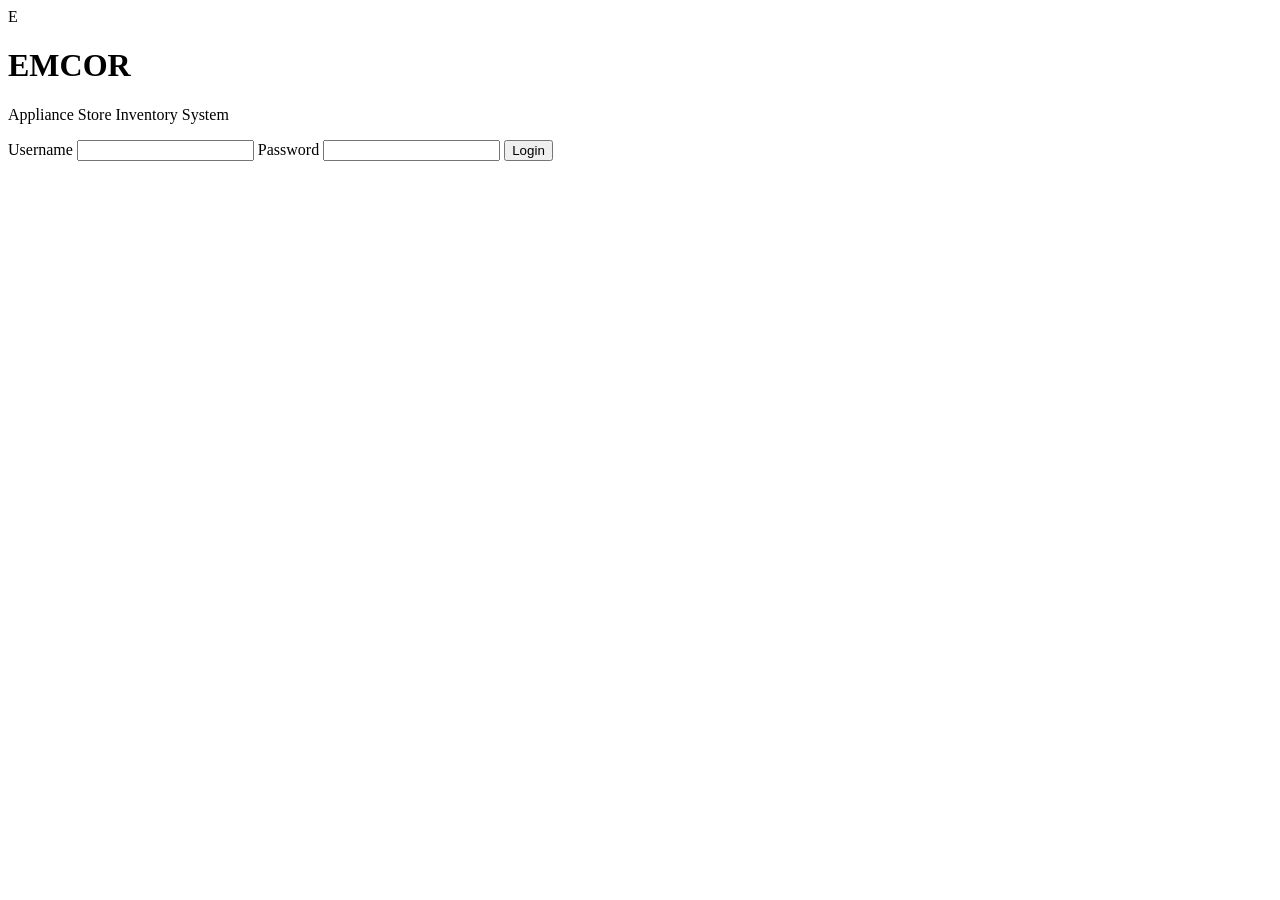
==== index.html @ 39d31cfc "Add files via upload" ====
<!DOCTYPE html>
<html lang="en">
<head>
<meta charset="UTF-8">
<meta name="viewport" content="width=device-width, initial-scale=1.0">
<title>EMCOR Inventory - Login</title>
<link rel="stylesheet" href="css/style.css">
</head>
<body class="login-page">
<div class="login-card">
  <div class="brand-mark">E</div>
  <h1>EMCOR</h1>
  <p class="subtitle">Appliance Store Inventory System</p>
  <form id="loginForm">
    <label>Username</label>
    <input id="username" required autocomplete="username">
    <label>Password</label>
    <input id="password" type="password" required autocomplete="current-password">
    <button class="btn primary full" type="submit">Login</button>
    <p id="loginMessage" class="message"></p>
  </form>
</div>
<script src="js/config.js"></script>
<script src="js/api.js"></script>
<script src="js/auth.js"></script>
</body>
</html>
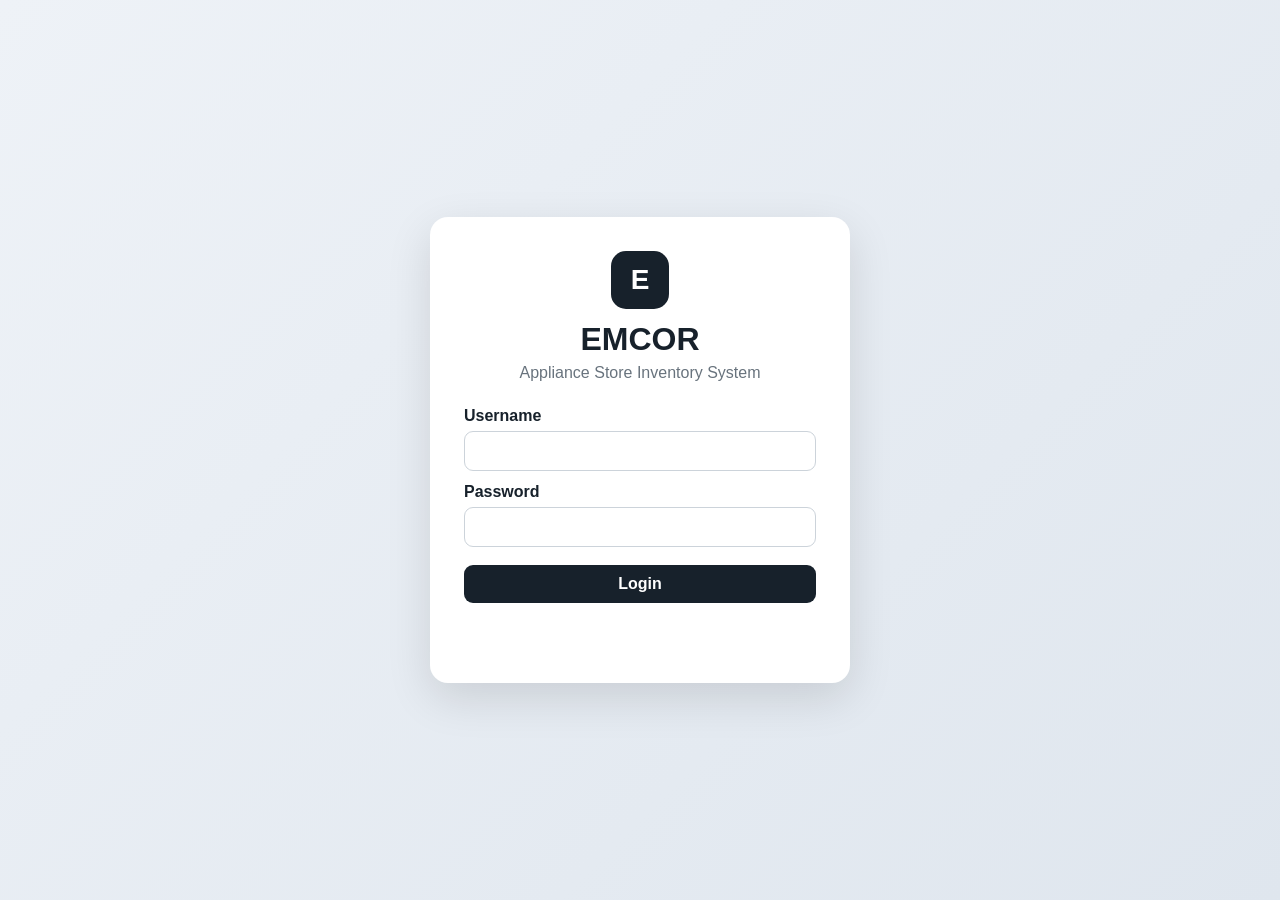
==== commit 9f9df7c2: "Update index.html" ====
--- a/index.html
+++ b/index.html
@@ -4,7 +4,7 @@
 <meta charset="UTF-8">
 <meta name="viewport" content="width=device-width, initial-scale=1.0">
 <title>EMCOR Inventory - Login</title>
-<link rel="stylesheet" href="css/style.css">
+<link rel="stylesheet" href="style.css">
 </head>
 <body class="login-page">
 <div class="login-card">
--- a/style.css
+++ b/style.css
@@ -0,0 +1 @@
+*{box-sizing:border-box}body{margin:0;font-family:Arial,Helvetica,sans-serif;background:#f4f6f8;color:#17212b}button,input,select{font:inherit}.login-page{min-height:100vh;display:grid;place-items:center;padding:20px;background:linear-gradient(135deg,#eef2f7,#dfe6ee)}.login-card{width:min(420px,100%);background:#fff;border-radius:18px;padding:34px;box-shadow:0 15px 45px rgba(0,0,0,.12);text-align:center}.brand-mark{width:58px;height:58px;margin:0 auto 12px;border-radius:15px;display:grid;place-items:center;background:#17212b;color:#fff;font-size:28px;font-weight:800}.login-card h1{margin:0}.subtitle{color:#68737d;margin:6px 0 25px}.login-card form{text-align:left}.login-card label{display:block;margin:12px 0 6px;font-weight:600}.login-card input{width:100%}.app-shell{display:flex;min-height:100vh}.sidebar{width:250px;background:#17212b;color:#fff;padding:20px;position:fixed;left:0;top:0;bottom:0;z-index:10}.logo{font-size:24px;font-weight:800;margin-bottom:4px}.logo-sub{font-size:12px;color:#b8c2cc;margin-bottom:25px}.nav a{display:block;color:#dce3e9;text-decoration:none;padding:12px;border-radius:10px;margin:4px 0}.nav a:hover,.nav a.active{background:#2b3946;color:#fff}.main{margin-left:250px;width:calc(100% - 250px);padding:24px}.topbar{display:flex;justify-content:space-between;align-items:center;gap:15px;margin-bottom:22px}.topbar h2{margin:0}.user-pill{font-size:14px;color:#5e6872}.grid{display:grid;gap:16px}.cards{grid-template-columns:repeat(4,1fr)}.card{background:#fff;border-radius:14px;padding:20px;box-shadow:0 4px 18px rgba(30,45,60,.06)}.card .label{font-size:13px;color:#707a84}.card .value{font-size:27px;font-weight:800;margin-top:8px}.section{background:#fff;border-radius:14px;padding:20px;margin-top:18px;box-shadow:0 4px 18px rgba(30,45,60,.06)}.section-head{display:flex;justify-content:space-between;align-items:center;gap:12px;margin-bottom:15px}.section h3{margin:0}.toolbar{display:flex;flex-wrap:wrap;gap:10px;margin-bottom:15px}.toolbar input,.toolbar select{min-width:180px}.form-grid{display:grid;grid-template-columns:repeat(2,1fr);gap:14px}.form-grid .full-row{grid-column:1/-1}.field label{display:block;font-weight:600;font-size:13px;margin-bottom:6px}.field input,.field select,.field textarea,input,select,textarea{width:100%;padding:10px 11px;border:1px solid #ccd3da;border-radius:9px;background:#fff}.field textarea{min-height:90px;resize:vertical}.btn{border:0;border-radius:9px;padding:10px 15px;cursor:pointer;font-weight:700}.btn.primary{background:#17212b;color:#fff}.btn.secondary{background:#e8edf1;color:#17212b}.btn.danger{background:#b42318;color:#fff}.btn.full{width:100%;margin-top:18px}.btn:disabled{opacity:.5;cursor:not-allowed}.table-wrap{overflow:auto}table{width:100%;border-collapse:collapse;min-width:760px}th,td{text-align:left;padding:11px;border-bottom:1px solid #e7ebee;font-size:14px}th{background:#f7f9fa}.badge{display:inline-block;padding:5px 8px;border-radius:999px;font-size:12px;font-weight:700}.ok{background:#e7f6ec;color:#16723b}.low{background:#fff4d6;color:#805b00}.out{background:#fde9e7;color:#a32117}.message{min-height:20px;color:#b42318;font-size:13px}.modal{position:fixed;inset:0;background:rgba(0,0,0,.45);display:none;place-items:center;padding:20px;z-index:30}.modal.show{display:grid}.modal-box{background:#fff;border-radius:15px;width:min(700px,100%);max-height:90vh;overflow:auto;padding:22px}.modal-head{display:flex;justify-content:space-between;align-items:center}.modal-head h3{margin:0}.close{border:0;background:transparent;font-size:25px;cursor:pointer}.mobile-header{display:none}.notice{padding:12px;border-radius:10px;background:#f0f4f7;margin-bottom:14px;font-size:13px}.empty{padding:30px;text-align:center;color:#77818a}.danger-text{color:#a32117}@media(max-width:900px){.cards{grid-template-columns:repeat(2,1fr)}.sidebar{display:none}.main{margin-left:0;width:100%;padding:16px}.mobile-header{display:flex;align-items:center;justify-content:space-between;background:#17212b;color:#fff;padding:14px 16px;position:sticky;top:0;z-index:20}.mobile-header a{color:#fff;text-decoration:none;font-weight:800}.form-grid{grid-template-columns:1fr}}@media(max-width:560px){.cards{grid-template-columns:1fr}.topbar{align-items:flex-start;flex-direction:column}.section{padding:15px}.login-card{padding:25px}.toolbar input,.toolbar select{width:100%}.toolbar .btn{width:100%}}
